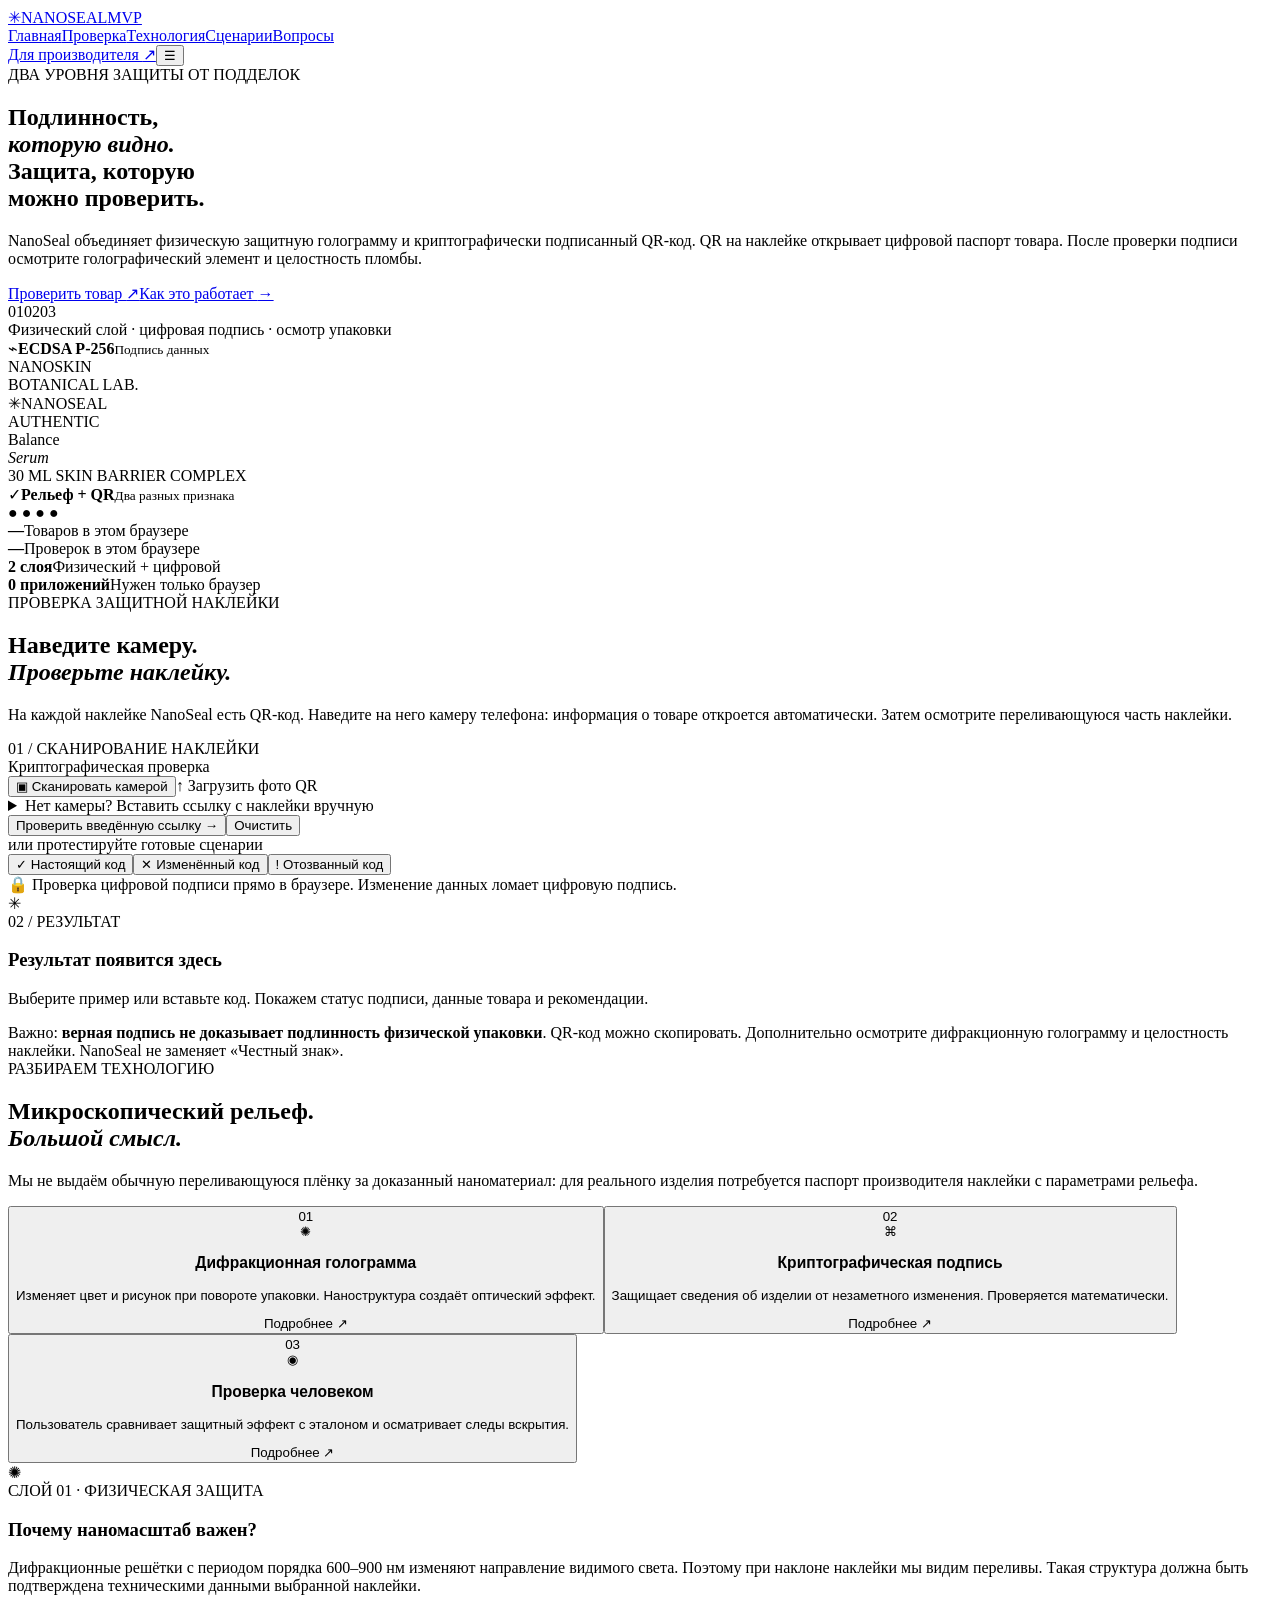
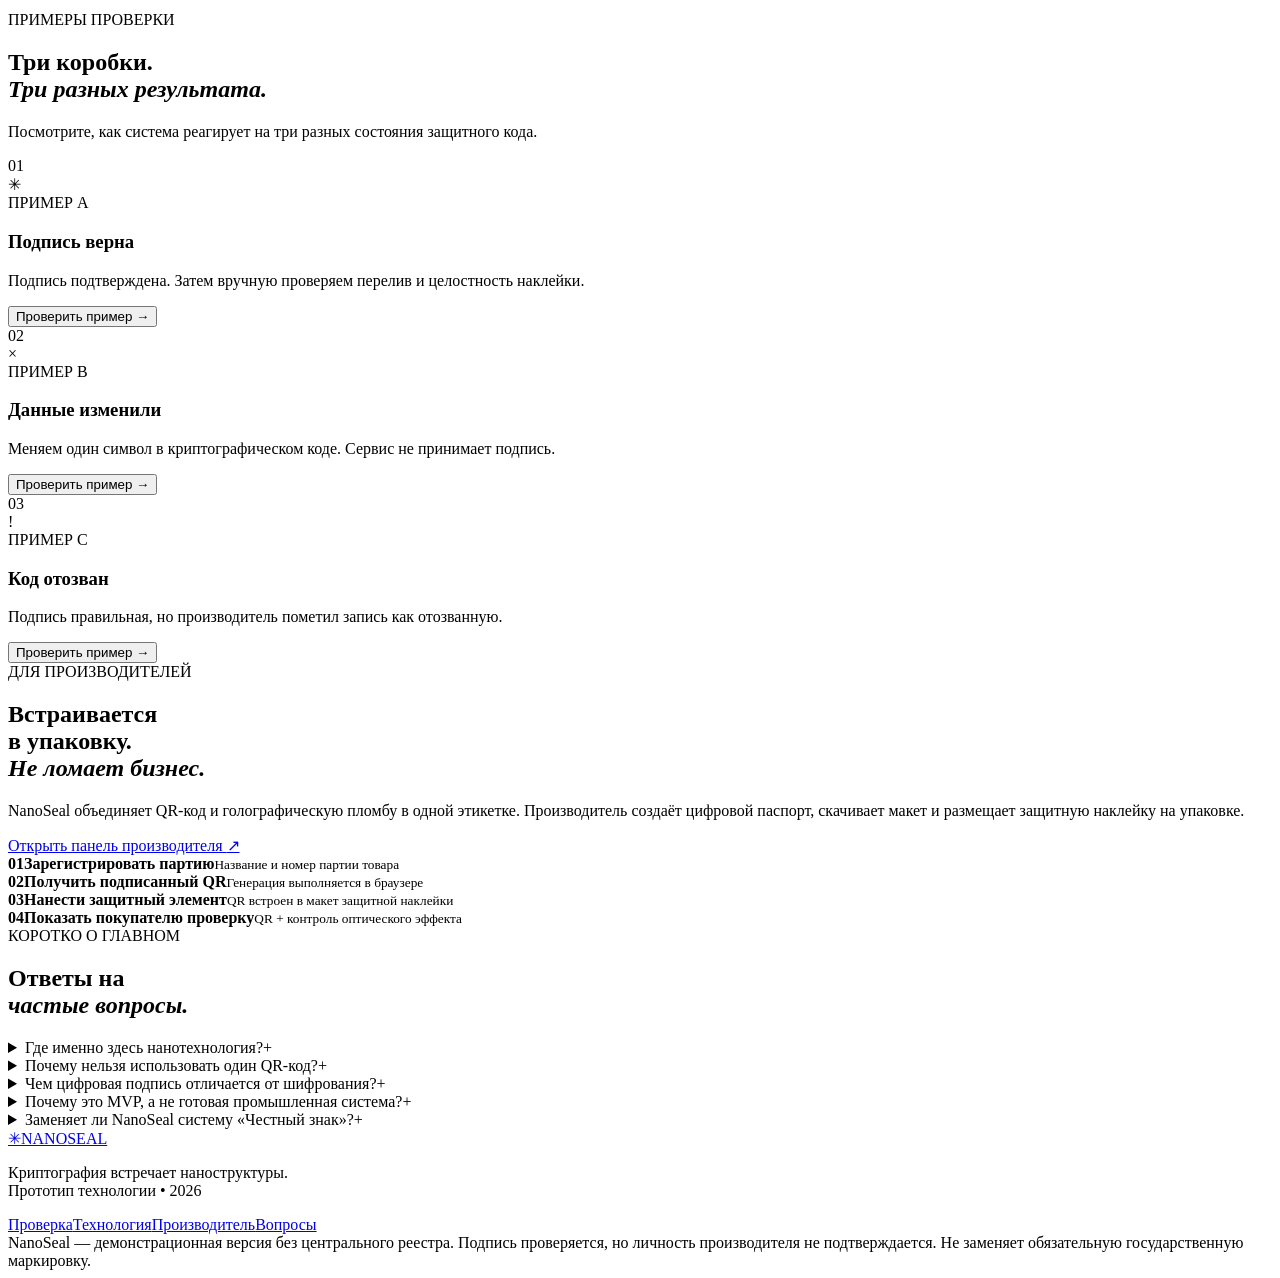
==== index.html @ 86fe14c1 "Add files via upload" ====
<!doctype html><html lang="ru"><head><meta charset="utf-8"><meta name="viewport" content="width=device-width,initial-scale=1"><title>NanoSeal — проверяй не только код</title><meta name="description" content="NanoSeal: цифровая подпись QR и визуальная проверка защитного дифракционного элемента."><link rel="stylesheet" href="assets/site.css"></head>
<body><div class="progress" id="scrollProgress"></div>
<header class="topbar"><a class="logo" href="#home" aria-label="NanoSeal, на главную"><span class="logo-mark">✳</span><span>NANO<span class="logo-thin">SEAL</span></span><span class="beta">MVP</span></a><nav class="nav" id="nav"><a href="#home">Главная</a><a href="#verify">Проверка</a><a href="#science">Технология</a><a href="#cases">Сценарии</a><a href="#faq">Вопросы</a></nav><div class="head-actions"><a class="head-link" href="admin.html">Для производителя <span>↗</span></a><button class="menu" id="menuButton" aria-label="Открыть меню">☰</button></div></header>
<main><section class="hero container" id="home"><div class="hero-copy"><span class="eyebrow"><span class="pulse"></span> ДВА УРОВНЯ ЗАЩИТЫ ОТ ПОДДЕЛОК</span><h1>Подлинность,<br><em>которую видно.</em><br>Защита, которую<br>можно проверить.</h1><p class="hero-desc">NanoSeal объединяет физическую защитную голограмму и криптографически подписанный QR-код. QR на наклейке открывает цифровой паспорт товара. После проверки подписи осмотрите голографический элемент и целостность пломбы.</p><div class="hero-cta"><a class="btn primary" href="#verify">Проверить товар <span>↗</span></a><a class="btn ghost" href="#science">Как это работает <span>→</span></a></div><div class="hero-micro"><div class="stack-avatars"><span>01</span><span>02</span><span>03</span></div><span>Физический слой · цифровая подпись · осмотр упаковки</span></div></div>
<div class="hero-art" aria-label="Демонстрация упаковки и защитной наклейки"><div class="halo"></div><div class="orbit orbit-one"></div><div class="orbit orbit-two"></div><div class="float-note note-one"><span class="float-icon">⌁</span><b>ECDSA P-256</b><small>Подпись данных</small></div><div class="package"><div class="pkg-top">NANO<span>SKIN</span></div><div class="pkg-sub">BOTANICAL LAB.</div><div class="foil">✳<span>NANOSEAL<br>AUTHENTIC</span><i></i></div><div class="pkg-name">Balance<br><i>Serum</i></div><div class="pkg-bottom">30 ML <span>SKIN BARRIER COMPLEX</span></div></div><div class="float-note note-two"><span class="float-icon mint">✓</span><b>Рельеф + QR</b><small>Два разных признака</small></div><div class="hero-dots">● ● ● ●</div></div></section>
<section class="proofline"><div class="container proof-grid"><div><strong id="statIssued">—</strong><span>Товаров в этом браузере</span></div><div><strong id="statChecks">—</strong><span>Проверок в этом браузере</span></div><div><strong>2 слоя</strong><span>Физический + цифровой</span></div><div><strong>0 приложений</strong><span>Нужен только браузер</span></div></div></section>
<section class="section container" id="verify"><div class="section-head"><div><span class="eyebrow orange">ПРОВЕРКА ЗАЩИТНОЙ НАКЛЕЙКИ</span><h2>Наведите камеру.<br><em>Проверьте наклейку.</em></h2></div><p>На каждой наклейке NanoSeal есть QR-код. Наведите на него камеру телефона: информация о товаре откроется автоматически. Затем осмотрите переливающуюся часть наклейки.</p></div><div class="verify-layout"><div class="verify-card"><div class="card-top"><div class="num">01 / СКАНИРОВАНИЕ НАКЛЕЙКИ</div><span class="dot-label"><span></span>Криптографическая проверка</span></div><div class="scan-actions"><button class="btn primary" type="button" id="scanCamera">▣ Сканировать камерой</button><label class="btn outline upload-qr" for="scanFile">↑ Загрузить фото QR</label><input type="file" id="scanFile" accept="image/*" hidden></div><div class="scan-stage" id="scanStage" hidden><video id="scanVideo" autoplay playsinline muted></video><p id="scanMessage">Наведите камеру на QR-код защитной наклейки.</p><button class="btn outline" type="button" id="stopCamera">Остановить камеру</button></div><details class="manual-entry"><summary>Нет камеры? Вставить ссылку с наклейки вручную</summary><label for="verifyInput">Ссылка NanoSeal из QR-кода</label><textarea id="verifyInput" rows="3" placeholder="Ссылка или код из QR"></textarea></details><div class="form-actions"><button class="btn primary" id="verifyButton">Проверить введённую ссылку <span>→</span></button><button class="btn outline" id="clearButton">Очистить</button></div><div class="divider-text">или протестируйте готовые сценарии</div><div class="demo-actions"><button data-case="valid" class="demo-pill">✓ Настоящий код</button><button data-case="fake" class="demo-pill">✕ Изменённый код</button><button data-case="revoked" class="demo-pill">! Отозванный код</button></div><div class="security-mini">🔒 Проверка цифровой подписи прямо в браузере. Изменение данных ломает цифровую подпись.</div></div><div class="result-card" id="resultCard" aria-live="polite"><div class="result-empty"><div class="seal-ring">✳</div><span class="result-overline">02 / РЕЗУЛЬТАТ</span><h3>Результат появится здесь</h3><p>Выберите пример или вставьте код. Покажем статус подписи, данные товара и рекомендации.</p><div class="loading-dots"><span></span><span></span><span></span></div></div></div></div><div class="fineprint">Важно: <b>верная подпись не доказывает подлинность физической упаковки</b>. QR-код можно скопировать. Дополнительно осмотрите дифракционную голограмму и целостность наклейки. NanoSeal не заменяет «Честный знак».</div></section>
<section class="section science-section" id="science"><div class="container"><div class="section-head"><div><span class="eyebrow mint-text">РАЗБИРАЕМ ТЕХНОЛОГИЮ</span><h2>Микроскопический рельеф.<br><em>Большой смысл.</em></h2></div><p>Мы не выдаём обычную переливающуюся плёнку за доказанный наноматериал: для реального изделия потребуется паспорт производителя наклейки с параметрами рельефа.</p></div><div class="tech-grid"><button class="tech-card selected" data-tech="nano"><span class="tech-index">01</span><div class="tech-glyph iridescent">✺</div><h3>Дифракционная голограмма</h3><p>Изменяет цвет и рисунок при повороте упаковки. Наноструктура создаёт оптический эффект.</p><span class="read-more">Подробнее ↗</span></button><button class="tech-card" data-tech="crypto"><span class="tech-index">02</span><div class="tech-glyph pale">⌘</div><h3>Криптографическая подпись</h3><p>Защищает сведения об изделии от незаметного изменения. Проверяется математически.</p><span class="read-more">Подробнее ↗</span></button><button class="tech-card" data-tech="human"><span class="tech-index">03</span><div class="tech-glyph peach">◉</div><h3>Проверка человеком</h3><p>Пользователь сравнивает защитный эффект с эталоном и осматривает следы вскрытия.</p><span class="read-more">Подробнее ↗</span></button></div><div class="tech-detail" id="techDetail"><div class="info-icon">✺</div><div><span>СЛОЙ 01 · ФИЗИЧЕСКАЯ ЗАЩИТА</span><h3>Почему наномасштаб важен?</h3><p>Дифракционные решётки с периодом порядка 600–900 нм изменяют направление видимого света. Поэтому при наклоне наклейки мы видим переливы. Такая структура должна быть подтверждена техническими данными выбранной наклейки.</p></div></div></div></section>
<section class="section container" id="cases"><div class="section-head"><div><span class="eyebrow orange">ПРИМЕРЫ ПРОВЕРКИ</span><h2>Три коробки.<br><em>Три разных результата.</em></h2></div><p>Посмотрите, как система реагирует на три разных состояния защитного кода.</p></div><div class="cases-grid"><article class="case-card"><div class="case-art case-ok"><span>01</span><div class="case-box">✳</div></div><div class="case-pad"><span class="case-type">ПРИМЕР A</span><h3>Подпись верна</h3><p>Подпись подтверждена. Затем вручную проверяем перелив и целостность наклейки.</p><button data-case="valid" class="inline-action">Проверить пример →</button></div></article><article class="case-card"><div class="case-art case-bad"><span>02</span><div class="case-box">×</div></div><div class="case-pad"><span class="case-type">ПРИМЕР B</span><h3>Данные изменили</h3><p>Меняем один символ в криптографическом коде. Сервис не принимает подпись.</p><button data-case="fake" class="inline-action">Проверить пример →</button></div></article><article class="case-card"><div class="case-art case-review"><span>03</span><div class="case-box">!</div></div><div class="case-pad"><span class="case-type">ПРИМЕР C</span><h3>Код отозван</h3><p>Подпись правильная, но производитель пометил запись как отозванную.</p><button data-case="revoked" class="inline-action">Проверить пример →</button></div></article></div></section>
<section class="section industry-section"><div class="container industry-grid"><div><span class="eyebrow light">ДЛЯ ПРОИЗВОДИТЕЛЕЙ</span><h2>Встраивается<br>в упаковку.<br><em>Не ломает бизнес.</em></h2><p>NanoSeal объединяет QR-код и голографическую пломбу в одной этикетке. Производитель создаёт цифровой паспорт, скачивает макет и размещает защитную наклейку на упаковке.</p><a class="btn cream" href="admin.html">Открыть панель производителя <span>↗</span></a></div><div class="industry-steps"><div><b>01</b><span><strong>Зарегистрировать партию</strong><small>Название и номер партии товара</small></span></div><div><b>02</b><span><strong>Получить подписанный QR</strong><small>Генерация выполняется в браузере</small></span></div><div><b>03</b><span><strong>Нанести защитный элемент</strong><small>QR встроен в макет защитной наклейки</small></span></div><div><b>04</b><span><strong>Показать покупателю проверку</strong><small>QR + контроль оптического эффекта</small></span></div></div></div></section>
<section class="section container" id="faq"><div class="section-head"><div><span class="eyebrow orange">КОРОТКО О ГЛАВНОМ</span><h2>Ответы на<br><em>частые вопросы.</em></h2></div></div><div class="faq-list"><details><summary>Где именно здесь нанотехнология?<span>+</span></summary><p>В поверхностной дифракционной структуре защитной наклейки: расстояния между элементами рельефа могут составлять сотни нанометров. Для работы нельзя утверждать, что любая купленная голограмма точно обладает нанорельефом: это подтверждается характеристиками поставщика.</p></details><details><summary>Почему нельзя использовать один QR-код?<span>+</span></summary><p>QR можно сфотографировать и распечатать на поддельной упаковке. Цифровая подпись доказывает, что информация в коде выпущена владельцем ключа и не менялась. Но она сама по себе не привязывает код к определённому физическому товару.</p></details><details><summary>Чем цифровая подпись отличается от шифрования?<span>+</span></summary><p>Шифрование скрывает содержание сообщения от посторонних, а цифровая подпись позволяет обнаружить изменение данных и установить, каким ключом они были подписаны. В NanoSeal важнее второе: сведения о товаре должны быть читаемыми, но их нельзя незаметно менять.</p></details><details><summary>Почему это MVP, а не готовая промышленная система?<span>+</span></summary><p>Сайт работает и создаёт криптографические подписи, но использует локальный учебный реестр и открытую демо-панель производителя. Для реальной эксплуатации нужны защищённые аккаунты, управление ключами, резервное копирование, защита от массового копирования кодов и проверка физических свойств наклеек.</p></details><details><summary>Заменяет ли NanoSeal систему «Честный знак»?<span>+</span></summary><p>Нет. NanoSeal — дополнительный коммерческий слой проверки бренда и защиты упаковки. Государственная обязательная маркировка регулируется отдельными правилами и должна выполняться независимо.</p></details></div></section>
</main><footer class="footer"><div class="container footer-wrap"><div><a class="logo" href="#home"><span class="logo-mark">✳</span><span>NANO<span class="logo-thin">SEAL</span></span></a><p>Криптография встречает наноструктуры.<br>Прототип технологии • 2026</p></div><div class="footer-links"><a href="#verify">Проверка</a><a href="#science">Технология</a><a href="admin.html">Производитель</a><a href="#faq">Вопросы</a></div><div class="footer-note">NanoSeal — демонстрационная версия без центрального реестра. Подпись проверяется, но личность производителя не подтверждается. Не заменяет обязательную государственную маркировку.</div></div></footer><div class="toast" id="toast" role="status"></div><script src="assets/qr-bundle.js"></script><script src="assets/static-core.js"></script><script src="assets/site.js" defer></script></body></html>
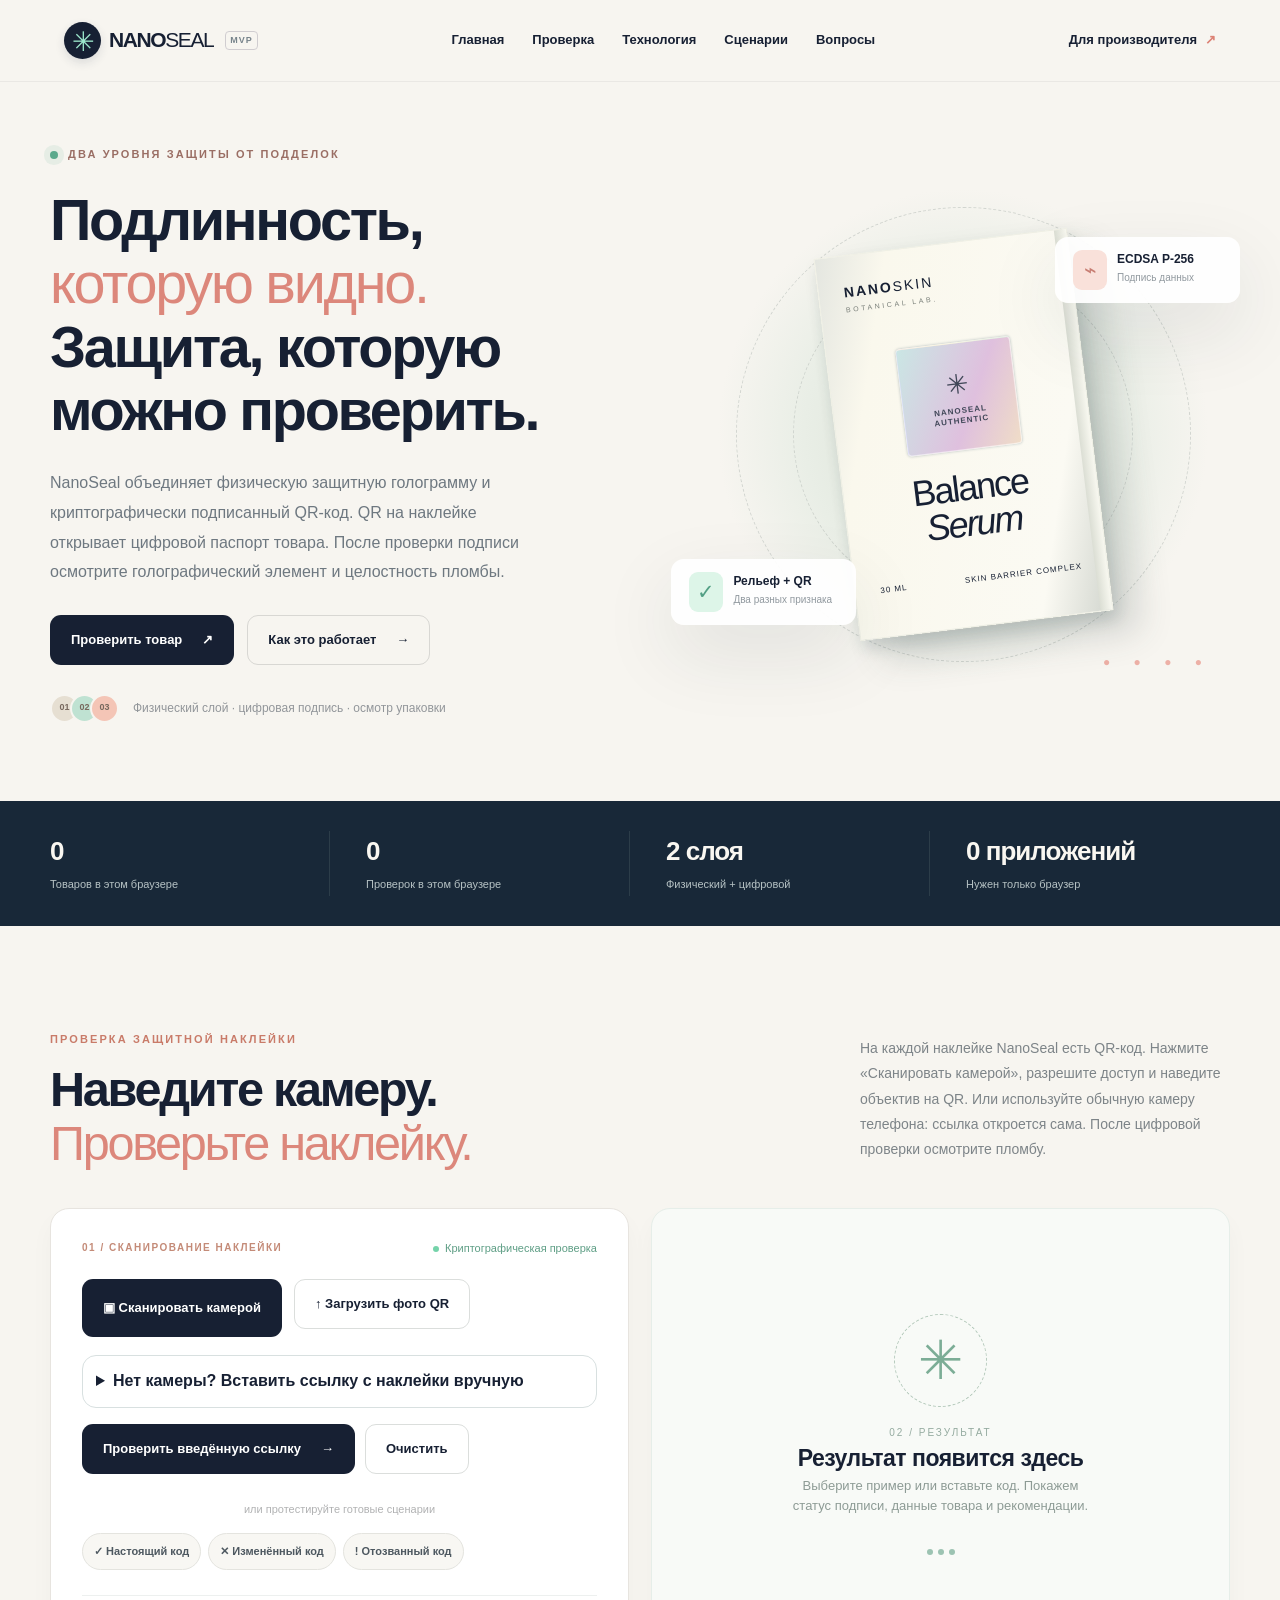
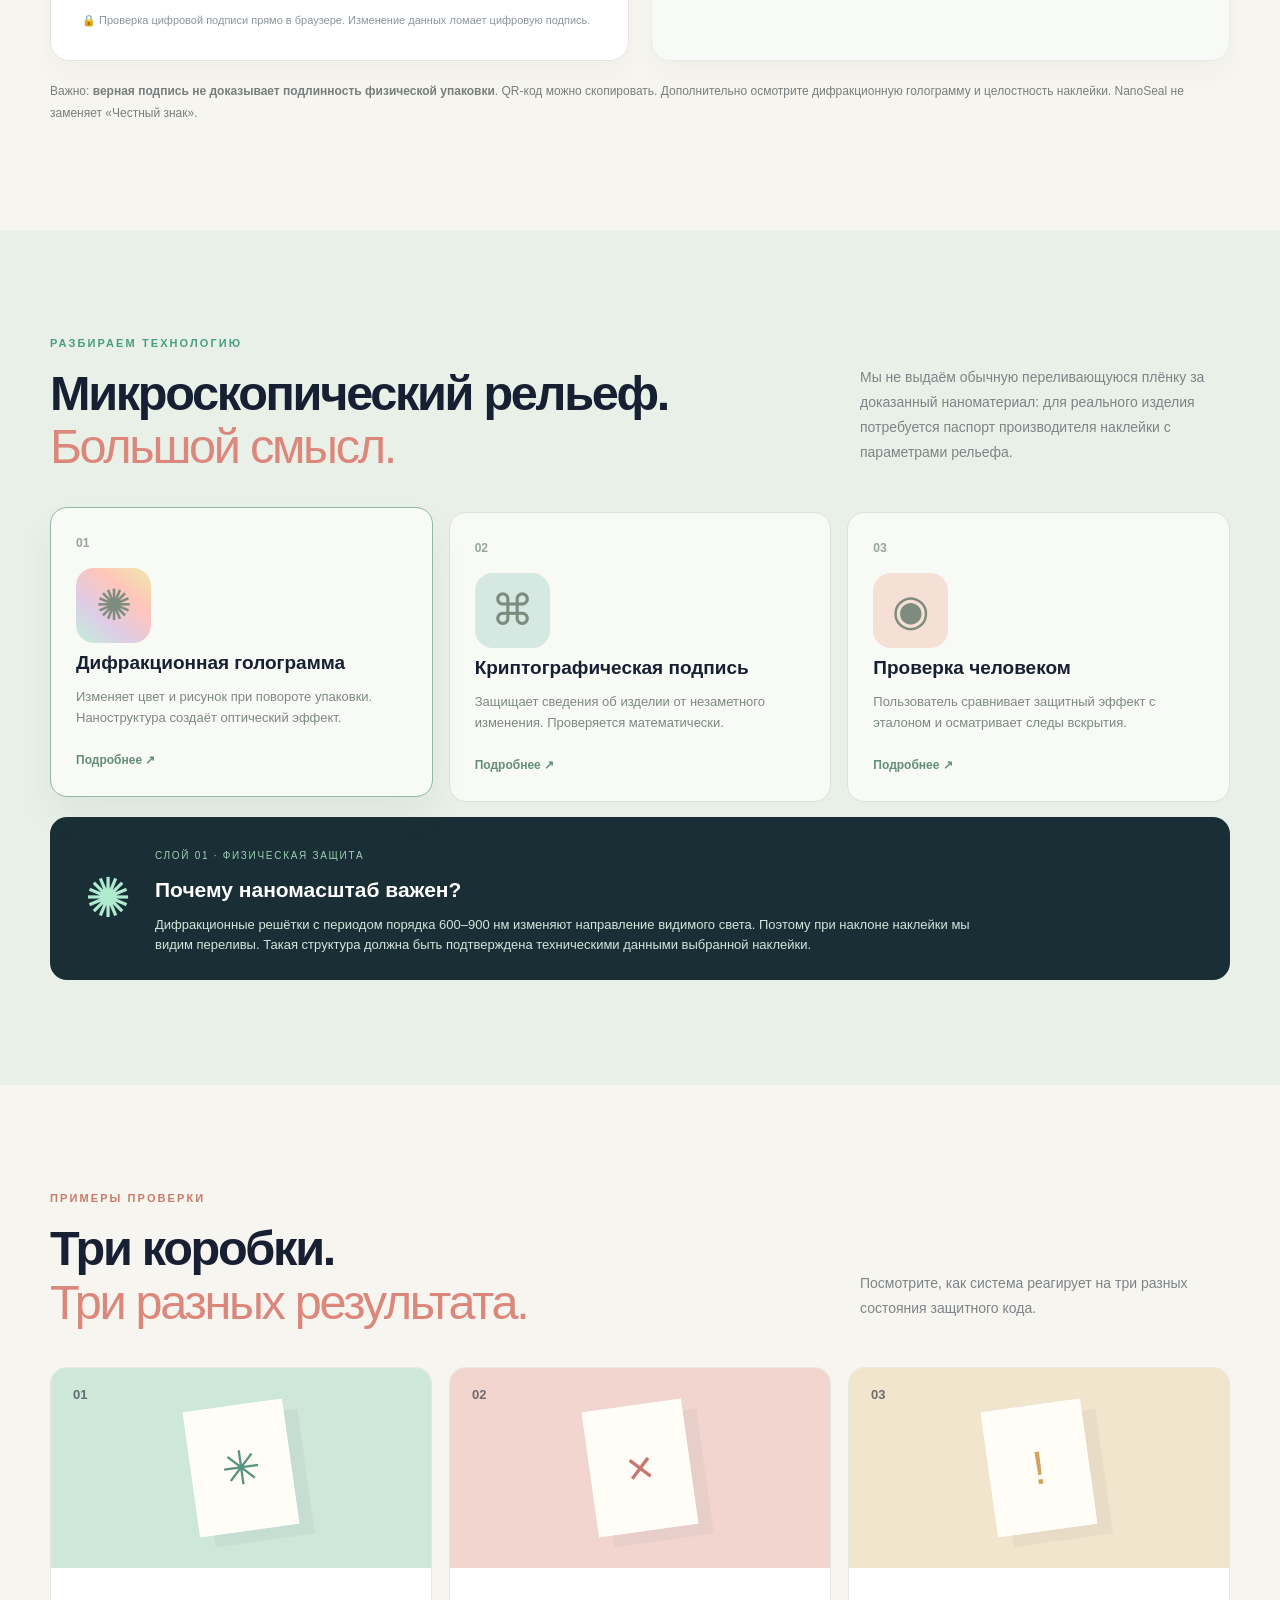
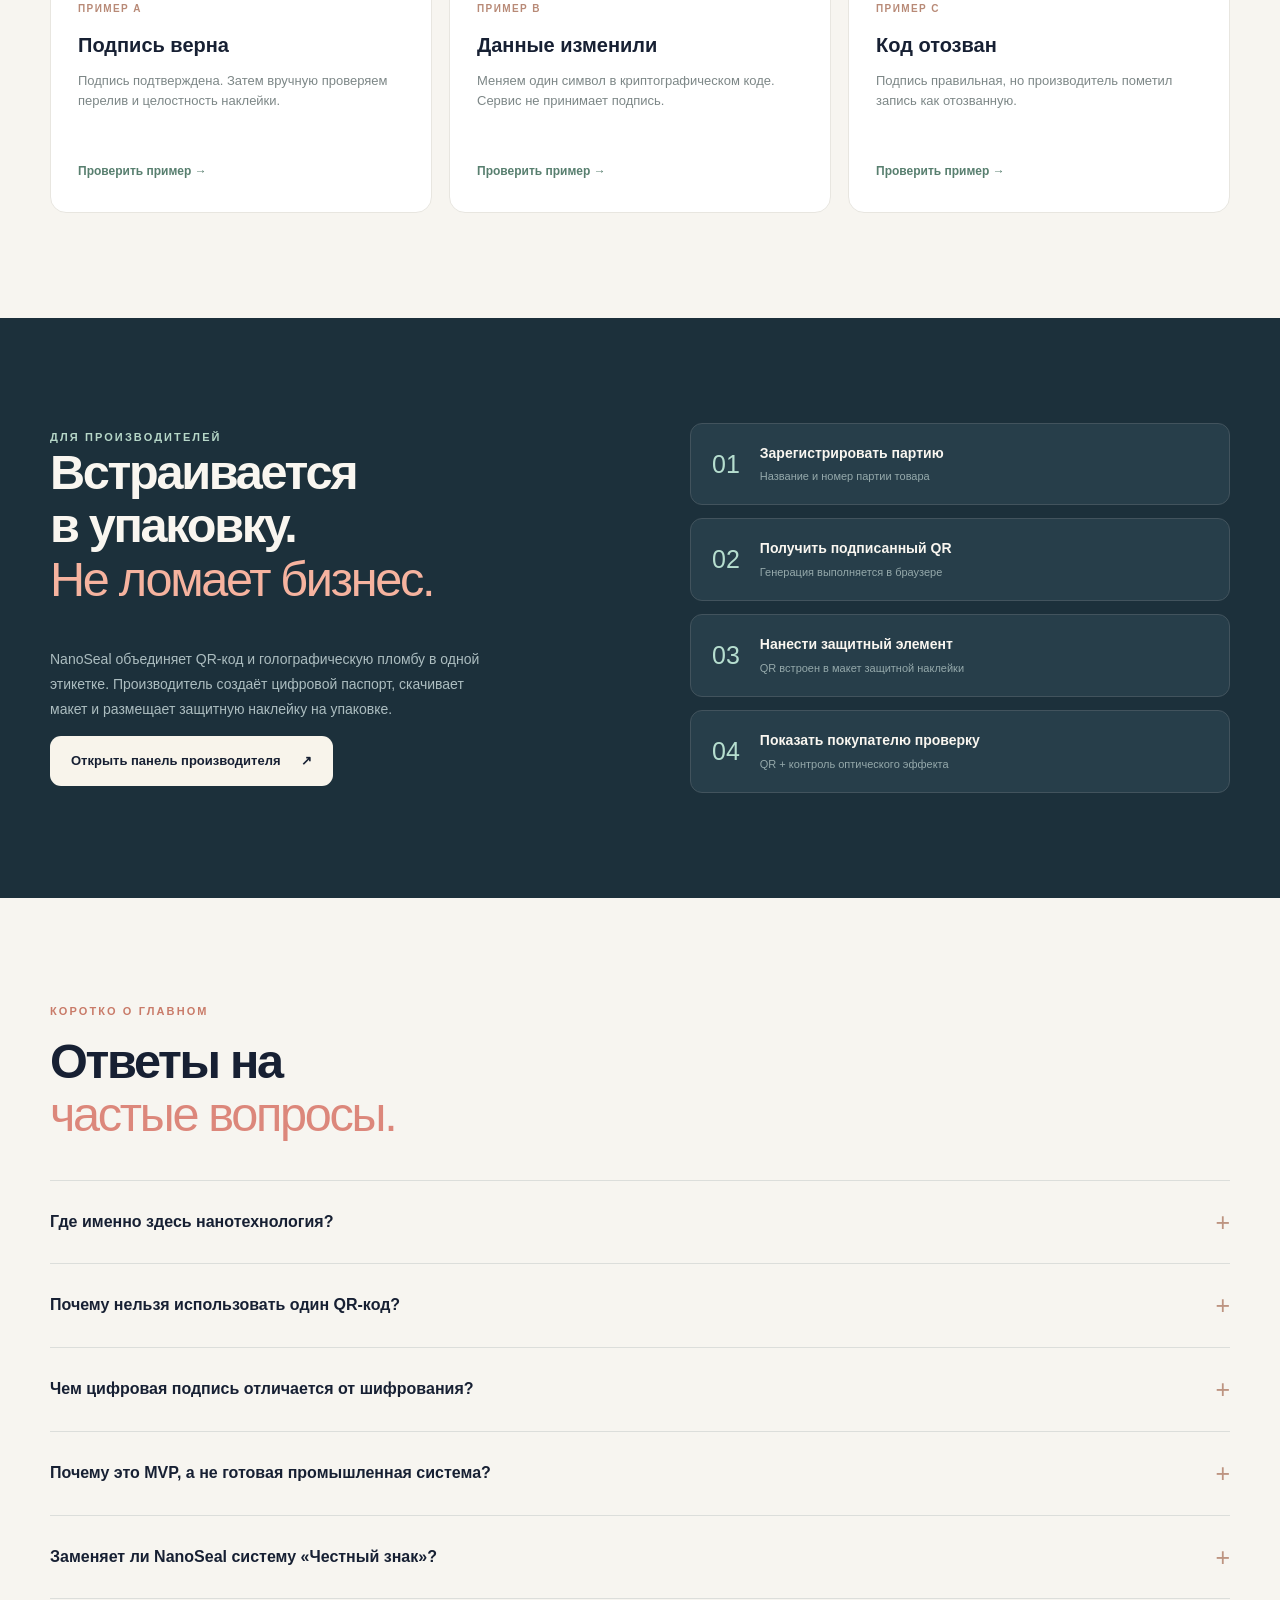
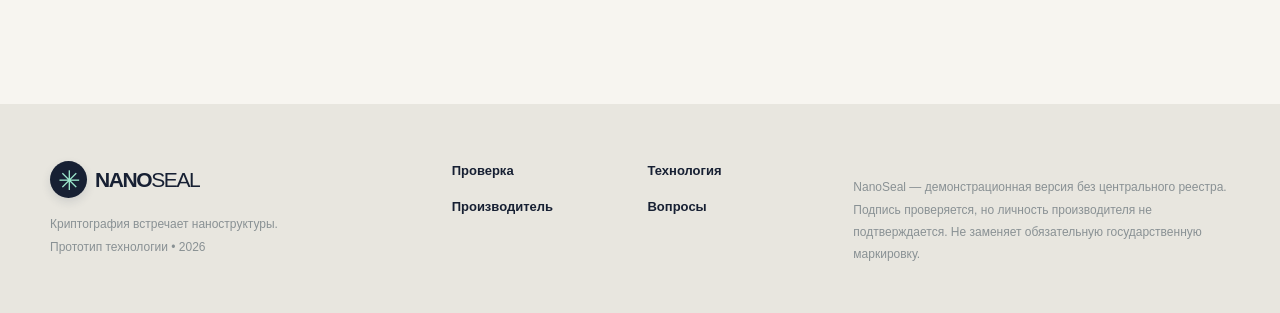
==== commit cd1544a8: "Add files via upload" ====
--- a/index.html
+++ b/index.html
@@ -4,7 +4,7 @@
 <main><section class="hero container" id="home"><div class="hero-copy"><span class="eyebrow"><span class="pulse"></span> ДВА УРОВНЯ ЗАЩИТЫ ОТ ПОДДЕЛОК</span><h1>Подлинность,<br><em>которую видно.</em><br>Защита, которую<br>можно проверить.</h1><p class="hero-desc">NanoSeal объединяет физическую защитную голограмму и криптографически подписанный QR-код. QR на наклейке открывает цифровой паспорт товара. После проверки подписи осмотрите голографический элемент и целостность пломбы.</p><div class="hero-cta"><a class="btn primary" href="#verify">Проверить товар <span>↗</span></a><a class="btn ghost" href="#science">Как это работает <span>→</span></a></div><div class="hero-micro"><div class="stack-avatars"><span>01</span><span>02</span><span>03</span></div><span>Физический слой · цифровая подпись · осмотр упаковки</span></div></div>
 <div class="hero-art" aria-label="Демонстрация упаковки и защитной наклейки"><div class="halo"></div><div class="orbit orbit-one"></div><div class="orbit orbit-two"></div><div class="float-note note-one"><span class="float-icon">⌁</span><b>ECDSA P-256</b><small>Подпись данных</small></div><div class="package"><div class="pkg-top">NANO<span>SKIN</span></div><div class="pkg-sub">BOTANICAL LAB.</div><div class="foil">✳<span>NANOSEAL<br>AUTHENTIC</span><i></i></div><div class="pkg-name">Balance<br><i>Serum</i></div><div class="pkg-bottom">30 ML <span>SKIN BARRIER COMPLEX</span></div></div><div class="float-note note-two"><span class="float-icon mint">✓</span><b>Рельеф + QR</b><small>Два разных признака</small></div><div class="hero-dots">● ● ● ●</div></div></section>
 <section class="proofline"><div class="container proof-grid"><div><strong id="statIssued">—</strong><span>Товаров в этом браузере</span></div><div><strong id="statChecks">—</strong><span>Проверок в этом браузере</span></div><div><strong>2 слоя</strong><span>Физический + цифровой</span></div><div><strong>0 приложений</strong><span>Нужен только браузер</span></div></div></section>
-<section class="section container" id="verify"><div class="section-head"><div><span class="eyebrow orange">ПРОВЕРКА ЗАЩИТНОЙ НАКЛЕЙКИ</span><h2>Наведите камеру.<br><em>Проверьте наклейку.</em></h2></div><p>На каждой наклейке NanoSeal есть QR-код. Наведите на него камеру телефона: информация о товаре откроется автоматически. Затем осмотрите переливающуюся часть наклейки.</p></div><div class="verify-layout"><div class="verify-card"><div class="card-top"><div class="num">01 / СКАНИРОВАНИЕ НАКЛЕЙКИ</div><span class="dot-label"><span></span>Криптографическая проверка</span></div><div class="scan-actions"><button class="btn primary" type="button" id="scanCamera">▣ Сканировать камерой</button><label class="btn outline upload-qr" for="scanFile">↑ Загрузить фото QR</label><input type="file" id="scanFile" accept="image/*" hidden></div><div class="scan-stage" id="scanStage" hidden><video id="scanVideo" autoplay playsinline muted></video><p id="scanMessage">Наведите камеру на QR-код защитной наклейки.</p><button class="btn outline" type="button" id="stopCamera">Остановить камеру</button></div><details class="manual-entry"><summary>Нет камеры? Вставить ссылку с наклейки вручную</summary><label for="verifyInput">Ссылка NanoSeal из QR-кода</label><textarea id="verifyInput" rows="3" placeholder="Ссылка или код из QR"></textarea></details><div class="form-actions"><button class="btn primary" id="verifyButton">Проверить введённую ссылку <span>→</span></button><button class="btn outline" id="clearButton">Очистить</button></div><div class="divider-text">или протестируйте готовые сценарии</div><div class="demo-actions"><button data-case="valid" class="demo-pill">✓ Настоящий код</button><button data-case="fake" class="demo-pill">✕ Изменённый код</button><button data-case="revoked" class="demo-pill">! Отозванный код</button></div><div class="security-mini">🔒 Проверка цифровой подписи прямо в браузере. Изменение данных ломает цифровую подпись.</div></div><div class="result-card" id="resultCard" aria-live="polite"><div class="result-empty"><div class="seal-ring">✳</div><span class="result-overline">02 / РЕЗУЛЬТАТ</span><h3>Результат появится здесь</h3><p>Выберите пример или вставьте код. Покажем статус подписи, данные товара и рекомендации.</p><div class="loading-dots"><span></span><span></span><span></span></div></div></div></div><div class="fineprint">Важно: <b>верная подпись не доказывает подлинность физической упаковки</b>. QR-код можно скопировать. Дополнительно осмотрите дифракционную голограмму и целостность наклейки. NanoSeal не заменяет «Честный знак».</div></section>
+<section class="section container" id="verify"><div class="section-head"><div><span class="eyebrow orange">ПРОВЕРКА ЗАЩИТНОЙ НАКЛЕЙКИ</span><h2>Наведите камеру.<br><em>Проверьте наклейку.</em></h2></div><p>На каждой наклейке NanoSeal есть QR-код. Нажмите «Сканировать камерой», разрешите доступ и наведите объектив на QR. Или используйте обычную камеру телефона: ссылка откроется сама. После цифровой проверки осмотрите пломбу.</p></div><div class="verify-layout"><div class="verify-card"><div class="card-top"><div class="num">01 / СКАНИРОВАНИЕ НАКЛЕЙКИ</div><span class="dot-label"><span></span>Криптографическая проверка</span></div><div class="scan-actions"><button class="btn primary" type="button" id="scanCamera">▣ Сканировать камерой</button><label class="btn outline upload-qr" for="scanFile">↑ Загрузить фото QR</label><input type="file" id="scanFile" accept="image/*" hidden></div><div class="scan-stage" id="scanStage" hidden><video id="scanVideo" autoplay playsinline muted></video><p id="scanMessage">Наведите камеру на QR-код защитной наклейки.</p><button class="btn outline" type="button" id="stopCamera">Остановить камеру</button></div><details class="manual-entry"><summary>Нет камеры? Вставить ссылку с наклейки вручную</summary><label for="verifyInput">Ссылка NanoSeal из QR-кода</label><textarea id="verifyInput" rows="3" placeholder="Ссылка или код из QR"></textarea></details><div class="form-actions"><button class="btn primary" id="verifyButton">Проверить введённую ссылку <span>→</span></button><button class="btn outline" id="clearButton">Очистить</button></div><div class="divider-text">или протестируйте готовые сценарии</div><div class="demo-actions"><button data-case="valid" class="demo-pill">✓ Настоящий код</button><button data-case="fake" class="demo-pill">✕ Изменённый код</button><button data-case="revoked" class="demo-pill">! Отозванный код</button></div><div class="security-mini">🔒 Проверка цифровой подписи прямо в браузере. Изменение данных ломает цифровую подпись.</div></div><div class="result-card" id="resultCard" aria-live="polite"><div class="result-empty"><div class="seal-ring">✳</div><span class="result-overline">02 / РЕЗУЛЬТАТ</span><h3>Результат появится здесь</h3><p>Выберите пример или вставьте код. Покажем статус подписи, данные товара и рекомендации.</p><div class="loading-dots"><span></span><span></span><span></span></div></div></div></div><div class="fineprint">Важно: <b>верная подпись не доказывает подлинность физической упаковки</b>. QR-код можно скопировать. Дополнительно осмотрите дифракционную голограмму и целостность наклейки. NanoSeal не заменяет «Честный знак».</div></section>
 <section class="section science-section" id="science"><div class="container"><div class="section-head"><div><span class="eyebrow mint-text">РАЗБИРАЕМ ТЕХНОЛОГИЮ</span><h2>Микроскопический рельеф.<br><em>Большой смысл.</em></h2></div><p>Мы не выдаём обычную переливающуюся плёнку за доказанный наноматериал: для реального изделия потребуется паспорт производителя наклейки с параметрами рельефа.</p></div><div class="tech-grid"><button class="tech-card selected" data-tech="nano"><span class="tech-index">01</span><div class="tech-glyph iridescent">✺</div><h3>Дифракционная голограмма</h3><p>Изменяет цвет и рисунок при повороте упаковки. Наноструктура создаёт оптический эффект.</p><span class="read-more">Подробнее ↗</span></button><button class="tech-card" data-tech="crypto"><span class="tech-index">02</span><div class="tech-glyph pale">⌘</div><h3>Криптографическая подпись</h3><p>Защищает сведения об изделии от незаметного изменения. Проверяется математически.</p><span class="read-more">Подробнее ↗</span></button><button class="tech-card" data-tech="human"><span class="tech-index">03</span><div class="tech-glyph peach">◉</div><h3>Проверка человеком</h3><p>Пользователь сравнивает защитный эффект с эталоном и осматривает следы вскрытия.</p><span class="read-more">Подробнее ↗</span></button></div><div class="tech-detail" id="techDetail"><div class="info-icon">✺</div><div><span>СЛОЙ 01 · ФИЗИЧЕСКАЯ ЗАЩИТА</span><h3>Почему наномасштаб важен?</h3><p>Дифракционные решётки с периодом порядка 600–900 нм изменяют направление видимого света. Поэтому при наклоне наклейки мы видим переливы. Такая структура должна быть подтверждена техническими данными выбранной наклейки.</p></div></div></div></section>
 <section class="section container" id="cases"><div class="section-head"><div><span class="eyebrow orange">ПРИМЕРЫ ПРОВЕРКИ</span><h2>Три коробки.<br><em>Три разных результата.</em></h2></div><p>Посмотрите, как система реагирует на три разных состояния защитного кода.</p></div><div class="cases-grid"><article class="case-card"><div class="case-art case-ok"><span>01</span><div class="case-box">✳</div></div><div class="case-pad"><span class="case-type">ПРИМЕР A</span><h3>Подпись верна</h3><p>Подпись подтверждена. Затем вручную проверяем перелив и целостность наклейки.</p><button data-case="valid" class="inline-action">Проверить пример →</button></div></article><article class="case-card"><div class="case-art case-bad"><span>02</span><div class="case-box">×</div></div><div class="case-pad"><span class="case-type">ПРИМЕР B</span><h3>Данные изменили</h3><p>Меняем один символ в криптографическом коде. Сервис не принимает подпись.</p><button data-case="fake" class="inline-action">Проверить пример →</button></div></article><article class="case-card"><div class="case-art case-review"><span>03</span><div class="case-box">!</div></div><div class="case-pad"><span class="case-type">ПРИМЕР C</span><h3>Код отозван</h3><p>Подпись правильная, но производитель пометил запись как отозванную.</p><button data-case="revoked" class="inline-action">Проверить пример →</button></div></article></div></section>
 <section class="section industry-section"><div class="container industry-grid"><div><span class="eyebrow light">ДЛЯ ПРОИЗВОДИТЕЛЕЙ</span><h2>Встраивается<br>в упаковку.<br><em>Не ломает бизнес.</em></h2><p>NanoSeal объединяет QR-код и голографическую пломбу в одной этикетке. Производитель создаёт цифровой паспорт, скачивает макет и размещает защитную наклейку на упаковке.</p><a class="btn cream" href="admin.html">Открыть панель производителя <span>↗</span></a></div><div class="industry-steps"><div><b>01</b><span><strong>Зарегистрировать партию</strong><small>Название и номер партии товара</small></span></div><div><b>02</b><span><strong>Получить подписанный QR</strong><small>Генерация выполняется в браузере</small></span></div><div><b>03</b><span><strong>Нанести защитный элемент</strong><small>QR встроен в макет защитной наклейки</small></span></div><div><b>04</b><span><strong>Показать покупателю проверку</strong><small>QR + контроль оптического эффекта</small></span></div></div></div></section>
--- a/assets/site.css
+++ b/assets/site.css
@@ -0,0 +1,18 @@
+:root{--ink:#172033;--navy:#182638;--navy2:#23364a;--paper:#f7f5f0;--white:#fffdfa;--peach:#f3a28a;--rose:#ec8479;--mint:#9ce7cc;--gold:#d6af74;--muted:#737b83;--line:#e9e6e0;--shadow:0 28px 75px rgba(32,45,54,.1)}*{box-sizing:border-box}html{scroll-behavior:smooth}body{margin:0;background:var(--paper);color:var(--ink);font:16px/1.55 'Segoe UI',Arial,sans-serif;overflow-x:hidden}a{color:inherit;text-decoration:none}button,input,textarea{font:inherit}button{cursor:pointer}button:disabled{cursor:wait;opacity:.65}::selection{background:var(--mint);color:var(--ink)}.container{width:min(1180px,calc(100% - 64px));margin:auto}.progress{height:3px;background:linear-gradient(90deg,#d38e7e,#a7e8ce);position:fixed;top:0;left:0;z-index:30;width:0}.topbar{height:82px;display:flex;align-items:center;justify-content:space-between;padding:0 clamp(24px,5vw,90px);background:rgba(247,245,240,.92);backdrop-filter:blur(16px);position:sticky;top:0;z-index:25;border-bottom:1px solid rgba(20,30,40,.06)}.logo{display:inline-flex;align-items:center;gap:8px;font-weight:850;font-size:21px;letter-spacing:-1.4px;white-space:nowrap}.logo-mark{width:37px;height:37px;border-radius:50%;background:var(--ink);color:var(--mint);display:inline-grid;place-items:center;font-size:27px;font-weight:400;box-shadow:0 4px 10px #28384c22}.logo-thin{font-weight:300}.beta{font-size:9px;letter-spacing:1px;border:1px solid #d0cdd0;border-radius:4px;padding:2px 4px;margin-left:4px;color:#77848b}.nav{display:flex;gap:28px}.nav a,.head-link{font-size:13px;font-weight:700;transition:color .2s}.nav a:hover,.head-link:hover{color:#dc7c73}.head-link{display:flex;gap:8px;align-items:center}.head-link span{color:#dc8274}.menu{display:none;border:0;background:none;font-size:24px}.hero{min-height:690px;display:grid;grid-template-columns:1.08fr .92fr;gap:20px;align-items:center;padding:64px 0 78px}.hero-copy{position:relative;z-index:1}.eyebrow{font-weight:800;font-size:11px;letter-spacing:2.1px;color:#9a6e64;display:flex;align-items:center;gap:10px}.pulse{display:inline-block;width:8px;height:8px;border-radius:50%;background:#5ba98c;box-shadow:0 0 0 6px rgba(91,169,140,.11)}h1,h2,h3,p{margin-top:0}h1,h2{line-height:1.1;letter-spacing:-2.3px}h1{font-size:clamp(42px,4.5vw,66px);margin:26px 0}h2{font-size:clamp(34px,3.8vw,54px)}h1 em,h2 em{font-style:normal;font-weight:350;color:#dc877b}.hero-desc{max-width:500px;color:#6e7880;font-size:16px;line-height:1.85}.hero-cta{display:flex;gap:13px;flex-wrap:wrap;margin:28px 0}.btn{border-radius:11px;border:1px solid transparent;display:inline-flex;gap:20px;align-items:center;justify-content:space-between;padding:14px 20px;font-size:13px;font-weight:800;transition:transform .2s,box-shadow .2s,background .2s;min-height:49px}.btn:hover{transform:translateY(-2px);box-shadow:0 8px 20px #24324815}.primary{background:var(--ink);color:#fff}.primary:hover{background:#334257}.ghost{color:var(--ink);background:transparent;border-color:#d8d7d3}.outline{background:white;border-color:#dbdedc;color:var(--ink)}.cream{background:#f8f4eb;color:var(--ink)}.hero-micro{font-size:12px;color:#92969a;display:flex;gap:14px;align-items:center;margin-top:29px}.stack-avatars{display:flex;padding-left:9px}.stack-avatars span{font-size:9px;border-radius:50%;display:grid;place-items:center;width:29px;height:29px;margin-left:-9px;border:2px solid var(--paper);background:#e6dfd2;color:#77685d;font-weight:700}.stack-avatars span:nth-child(2){background:#bfe2d2}.stack-avatars span:nth-child(3){background:#f4c5b6}.hero-art{height:565px;position:relative;display:grid;place-items:center}.halo{position:absolute;width:510px;height:510px;max-width:99%;border-radius:50%;background:radial-gradient(circle,#d7dfd3 0%,#e9eee6 44%,rgba(247,245,240,0) 68%)}.orbit{position:absolute;border:1px dashed #b9bfba;border-radius:50%;width:455px;height:455px;animation:spin 48s linear infinite;opacity:.58}.orbit-two{width:340px;height:340px;animation-direction:reverse}@keyframes spin{to{transform:rotate(360deg)}}.package{position:relative;height:385px;width:255px;background:linear-gradient(105deg,#e4e6e0 0,#faf8ed 20%,#fbfaf3 80%,#d1d5ce 100%);box-shadow:24px 23px 35px #3446452f,3px 9px 15px #1f393e25;transform:rotate(-7deg);border:1px solid #f0f0e5;z-index:2;padding:26px 25px;animation:float 5s ease-in-out infinite}.package:after{content:"";position:absolute;top:0;right:0;width:12px;height:100%;background:linear-gradient(90deg,#dbded4,#f8f8f0)}@keyframes float{50%{transform:translateY(-9px) rotate(-7deg)}}.pkg-top{font-size:14px;font-weight:900;letter-spacing:2px}.pkg-top span{font-weight:300}.pkg-sub{font-size:7px;letter-spacing:2.6px;margin-top:1px;color:#777d77}.foil{height:108px;width:115px;border:1px solid #ffffff89;border-radius:4px;background:linear-gradient(115deg,#cae6e4,#dfc0de,#f8ebbc,#a5dace,#c0bcf3,#ffeac9);background-size:300% 300%;animation:foil 5s ease-in-out infinite;margin:39px auto 20px;display:flex;flex-direction:column;align-items:center;justify-content:center;gap:0;box-shadow:0 0 3px #aeb8b8;position:relative;overflow:hidden;color:#404758}.foil:after,.label-foil:after{content:"";position:absolute;inset:-30%;background:linear-gradient(120deg,transparent 25%,#ffffff9c 48%,transparent 68%);transform:translateX(-100%);animation:shine 4s ease-in-out infinite}.foil>span{font-size:8px;text-align:center;line-height:1.35;font-weight:900;letter-spacing:1px}.foil{font-size:27px}@keyframes foil{50%{background-position:100% 60%}}@keyframes shine{65%,100%{transform:translateX(100%)}}.pkg-name{text-align:center;font-size:36px;line-height:1;letter-spacing:-2px;font-weight:500}.pkg-name i{font-style:italic;font-weight:300}.pkg-bottom{display:flex;justify-content:space-between;margin-top:32px;font-size:8px;letter-spacing:1px}.float-note{position:absolute;z-index:3;background:#ffffffed;padding:13px 18px;border-radius:13px;box-shadow:var(--shadow);display:grid;grid-template-columns:34px auto;grid-template-rows:20px 20px;column-gap:10px;min-width:185px;animation:float-note 6s ease-in-out infinite}.float-note b{font-size:12px;grid-column:2}.float-note small{font-size:10px;color:#91999f;grid-column:2}.float-icon{background:#f9e1da;color:#c77d72;grid-row:1/3;display:grid;place-items:center;border-radius:9px;font-size:21px}.float-icon.mint{background:#ddf5e8;color:#529f84}.note-one{top:85px;right:-10px}.note-two{bottom:92px;left:-25px;animation-delay:2s}@keyframes float-note{50%{transform:translateY(-7px)}}.hero-dots{position:absolute;right:18px;bottom:45px;letter-spacing:10px;color:#edb0a6;font-size:12px}.proofline{background:#182838;color:#f9f7f1;padding:30px 0}.proof-grid{display:grid;grid-template-columns:repeat(4,1fr);gap:20px}.proof-grid>div{border-right:1px solid #4b5a626b;padding-left:16px}.proof-grid>div:first-child{padding-left:0}.proof-grid>div:last-child{border:0}.proof-grid strong{display:block;font-size:26px;letter-spacing:-1px}.proof-grid span{font-size:11px;color:#b6c2c4}.section{padding:105px 0}.section-head{display:flex;justify-content:space-between;align-items:end;gap:40px;margin-bottom:38px}.section-head h2{margin:15px 0 0}.section-head>p{max-width:370px;color:#7d8488;font-size:14px;line-height:1.8;margin-bottom:8px}.orange{color:#c97b69}.mint-text{color:#479e82}.verify-layout{display:grid;grid-template-columns:1fr 1fr;gap:22px}.verify-card,.result-card{padding:31px;background:white;border:1px solid #e7e4df;border-radius:19px;min-height:440px;box-shadow:0 12px 24px #2f353f08}.card-top{display:flex;justify-content:space-between;gap:10px;margin-bottom:22px}.num{font-size:10px;letter-spacing:1.5px;font-weight:900;color:#c48b78}.dot-label{font-size:11px;color:#5e9e85}.dot-label span{display:inline-block;width:6px;height:6px;background:#75d3aa;border-radius:100%;margin-right:6px}.verify-card label,.dashboard-card label{font-size:13px;font-weight:750;display:block;margin-bottom:8px}.verify-card textarea,.dashboard-card input{width:100%;padding:15px;background:#fcfcfa;border:1px solid #e3e3e0;border-radius:10px;resize:vertical;color:var(--ink);outline:none;transition:border-color .15s,box-shadow .15s}.verify-card textarea:focus,.dashboard-card input:focus{border-color:#99c7b5;box-shadow:0 0 0 3px #c6eedc88}.form-actions{display:flex;gap:10px;margin-top:15px;flex-wrap:wrap}.divider-text{text-align:center;color:#b1b2b3;font-size:11px;margin:27px 0 15px;position:relative}.demo-actions{display:flex;gap:7px;flex-wrap:wrap}.demo-pill{border-radius:25px;background:#f8f7f3;border:1px solid #e4e4df;color:#4d5860;padding:9px 11px;font-size:11px;font-weight:700;transition:.2s}.demo-pill:hover{background:#dff3e9;transform:translateY(-2px)}.security-mini{font-size:11px;color:#8b9599;margin-top:25px;border-top:1px solid #edf0ef;padding-top:16px}.result-card{background:#f8faf7;border-color:#e6eee9;position:relative;overflow:hidden}.result-empty{height:100%;display:flex;flex-direction:column;align-items:center;justify-content:center;text-align:center;padding:25px}.seal-ring{width:93px;height:93px;border:1.5px dashed #b4c9bb;border-radius:50%;display:grid;place-items:center;font-size:54px;color:#7cad96;animation:spin 25s linear infinite;margin-bottom:18px}.result-overline{font-size:10px;letter-spacing:2px;color:#95aba0}.result-empty h3{font-size:23px;margin:12px 0}.result-empty p{max-width:315px;color:#8d9b95;font-size:13px}.loading-dots{display:flex;gap:5px;margin-top:20px}.loading-dots span{width:6px;height:6px;background:#9cc3b2;border-radius:50%}.result-title{display:flex;align-items:center;gap:13px;margin:14px 0}.status-icon{font-size:27px;width:53px;height:53px;border-radius:50%;display:grid;place-items:center}.signed .status-icon{color:#327a5c;background:#d7f3e1}.invalid .status-icon{color:#b84a50;background:#fae0df}.revoked .status-icon,.unknown .status-icon{color:#9b7b3b;background:#fff0c9}.result-card h3{font-size:23px;letter-spacing:-.5px;margin:0}.result-card .result-message{font-size:13px;color:#78867f}.result-rows{border-top:1px solid #e5e9e3;margin-top:18px}.result-row{display:flex;justify-content:space-between;gap:12px;padding:12px 0;border-bottom:1px solid #e5e9e3;font-size:13px}.result-row span{color:#8c9790}.result-row b{text-align:right;font-size:12px}.result-caveat{margin-top:17px;padding:15px;background:white;border-left:3px solid var(--peach);font-size:12px;color:#68746f}.physical-check{margin-top:14px;display:flex;align-items:start;gap:10px;font-size:13px}.physical-check input{accent-color:#61b28e;margin-top:4px}.fineprint{margin-top:20px;font-size:12px;color:#777e7e;line-height:1.8}.science-section{background:#e9f0e8}.tech-grid{display:grid;grid-template-columns:repeat(3,1fr);gap:16px}.tech-card{text-align:left;border:1px solid #dbe3d8;background:#f8faf5;padding:26px 25px;border-radius:17px;transition:transform .3s,box-shadow .3s,border-color .3s;color:var(--ink);display:flex;flex-direction:column;min-height:290px}.tech-card:hover,.tech-card.selected{transform:translateY(-5px);box-shadow:0 20px 35px #44624f12;border-color:#8eb9a2}.tech-index{color:#97a49c;font-size:12px;font-weight:700}.tech-glyph{font-size:43px;margin:16px 0 8px;width:75px;height:75px;border-radius:18px;display:grid;place-items:center;color:#7e8c80}.tech-glyph.iridescent{background:linear-gradient(40deg,#c1f0da,#decce6,#ffc5ba,#ede9ad)}.tech-glyph.pale{background:#d5e8e1}.tech-glyph.peach{background:#f6dfd5}.tech-card h3{font-size:19px;line-height:1.3;margin-bottom:10px}.tech-card p{font-size:13px;color:#7b8980;line-height:1.65;margin:0}.read-more{margin-top:auto;padding-top:18px;font-weight:700;font-size:12px;color:#638e77}.tech-detail{display:flex;gap:24px;align-items:center;background:#192f35;color:white;border-radius:17px;padding:25px 35px;margin-top:15px}.info-icon{font-size:55px;color:#b0ebd0}.tech-detail span{font-size:10px;color:#9eceb4;letter-spacing:1.7px}.tech-detail h3{font-size:21px;margin:8px 0}.tech-detail p{color:#d5e5dc;font-size:13px;max-width:820px;margin:0}.cases-grid{display:grid;grid-template-columns:repeat(3,1fr);gap:17px}.case-card{background:white;border-radius:16px;overflow:hidden;border:1px solid #e8e6e0;transition:transform .2s}.case-card:hover{transform:translateY(-4px)}.case-art{height:200px;display:grid;place-items:center;position:relative}.case-art>span{position:absolute;top:17px;left:22px;font-weight:800;font-size:13px;opacity:.6}.case-ok{background:#cde7d9}.case-bad{background:#f2d5cf}.case-review{background:#f2e5cd}.case-box{width:100px;height:126px;background:#fffdf6;box-shadow:14px 12px 1px #8b938b19;display:grid;place-items:center;font-size:47px;transform:rotate(-8deg);color:#5a9280;border:1px solid #ffffff}.case-bad .case-box{color:#c77770}.case-review .case-box{color:#d4a15e}.case-pad{padding:27px}.case-type{font-size:10px;color:#b88a77;font-weight:800;letter-spacing:1.4px}.case-pad h3{font-size:20px;margin:10px 0}.case-pad p{font-size:13px;color:#7d8787;min-height:74px}.inline-action{border:0;background:none;padding:4px 0;text-align:left;color:#587f6f;font-weight:800;font-size:12px}.inline-action:hover{text-decoration:underline}.industry-section{background:#1c303b;color:#f9f6f0}.industry-grid{display:grid;grid-template-columns:1fr 1fr;gap:100px;align-items:center}.light{color:#b6d7c8}.industry-section h2 em{color:#f6b39f}.industry-section p{color:#acbdc0;line-height:1.8;font-size:14px;max-width:455px}.industry-steps{display:grid;gap:13px}.industry-steps>div{background:#273e4a;border:1px solid #42535d;border-radius:12px;padding:19px 21px;display:flex;gap:20px;align-items:center}.industry-steps b{font-size:25px;color:#b6decf;font-weight:400}.industry-steps span{display:grid;gap:4px}.industry-steps strong{font-size:14px}.industry-steps small{font-size:11px;color:#95a9ab}.faq-list{border-top:1px solid #dcdedb}.faq-list details{border-bottom:1px solid #dcdedb;padding:22px 0}.faq-list summary{list-style:none;display:flex;align-items:center;justify-content:space-between;cursor:pointer;font-weight:800;font-size:16px}.faq-list summary::-webkit-details-marker{display:none}.faq-list summary span{font-size:25px;font-weight:300;color:#bd9481}.faq-list details[open] summary span{transform:rotate(45deg)}.faq-list p{color:#778183;font-size:14px;line-height:1.85;max-width:930px;margin:14px 0 0}.footer{background:#e8e6df;padding:57px 0 43px}.footer-wrap{display:grid;grid-template-columns:1fr 1fr 1fr;gap:25px}.footer p,.footer-note{font-size:12px;color:#899194;margin-top:15px;line-height:1.85}.footer-links{display:grid;grid-template-columns:1fr 1fr;gap:15px;font-size:13px;font-weight:750;align-content:start}.footer-links a:hover{color:#d78e78}.toast{position:fixed;bottom:25px;right:25px;z-index:60;background:#1e3440;color:white;padding:15px 22px;border-radius:11px;box-shadow:0 14px 40px #162a3540;font-size:13px;max-width:340px;opacity:0;transform:translateY(15px);pointer-events:none;transition:.25s}.toast.visible{opacity:1;transform:translateY(0)}
+/* admin */ .admin-main{padding-top:67px;padding-bottom:100px}.admin-hero{display:grid;grid-template-columns:1.5fr .6fr;align-items:center;gap:60px}.admin-hero h1{font-size:clamp(39px,5vw,59px)}.admin-hero p{color:#81898e;max-width:600px}.admin-warning{padding:23px;background:#f8e8df;border-radius:15px;border:1px solid #eed1c3}.admin-warning p{font-size:12px;color:#9e7569;margin:8px 0 0}.metrics{display:grid;grid-template-columns:repeat(3,1fr);gap:17px;margin:34px 0}.metrics>div{background:#fff;border:1px solid #e9e6df;border-radius:15px;padding:22px;display:grid}.metrics span{font-size:12px;color:#7f8688}.metrics strong{font-size:36px;letter-spacing:-1px}.admin-grid{display:grid;grid-template-columns:1fr 1fr;gap:20px}.dashboard-card{background:#fff;border:1px solid #e9e6df;border-radius:17px;padding:30px;box-shadow:0 9px 25px #17203308}.dashboard-card h2{font-size:28px;letter-spacing:-.7px;margin:10px 0 12px}.dashboard-card>p{font-size:13px;color:#80898a;line-height:1.8}.dashboard-card input{margin-bottom:19px}.dashboard-card form .btn{margin-top:4px}.helper{font-size:11px!important;color:#a4a7a4!important;margin-top:20px;line-height:1.7}.preview-empty{height:213px;border:2px dashed #ebece8;border-radius:11px;display:grid;place-items:center;font-size:70px;color:#c9d6cc}.label-demo{width:238px;margin:6px auto 16px;border:1px solid #dedad4;padding:13px;background:linear-gradient(120deg,#fffefa,#f3f5ed);box-shadow:10px 10px 20px #24323e10;display:grid;justify-items:center}.label-top{width:100%;display:flex;justify-content:space-between;gap:8px;align-items:center}.label-top span{font-size:11px;font-weight:900}.label-top small{font-size:5px;letter-spacing:.3px}.label-middle{display:flex;gap:12px;align-items:center;margin:10px 0}.label-foil{width:42px;height:86px;background:linear-gradient(135deg,#bedfda,#e7b6d3,#f8df9c,#bae2e0);display:grid;place-items:center;font-size:29px;position:relative;overflow:hidden}.label-demo>strong{font-size:12px;margin:6px 0}.label-demo>span,.label-demo>small{font-size:10px;color:#6c767c}.label-actions{display:flex;justify-content:center;gap:8px;flex-wrap:wrap;margin:12px 0 19px}.label-actions .btn{font-size:11px;padding:10px}.registry{margin-top:22px}.registry-head{display:flex;justify-content:space-between;align-items:center}.table-scroll{overflow-x:auto}table{border-collapse:collapse;width:100%;font-size:12px}th{text-align:left;color:#8f9999;font-size:11px;border-bottom:1px solid #e5e7e6;padding:13px 8px}td{border-bottom:1px solid #ecedeb;padding:14px 8px}td strong{display:block}td small{color:#9a9e9e}.tag{display:inline-block;background:#dcf2e2;color:#3f8664;padding:5px 9px;border-radius:14px;font-size:10px;font-weight:750}.tag.revoke{background:#fae2df;color:#b3605b}.tbl-btn{border:1px solid #dfe4df;background:#fbfbf9;border-radius:7px;padding:7px 9px;margin-right:4px;font-size:11px;font-weight:700}.tbl-btn:hover{background:#eaf4ed}.admin-bottom{display:grid;grid-template-columns:1fr 1fr;gap:35px;margin-top:45px}.admin-bottom p{font-size:13px;color:#788487;line-height:1.9}.admin-bottom h3{font-size:20px}
+@media(max-width:960px){.nav{gap:13px}.hero{grid-template-columns:1fr 1fr}.hero-art{height:500px}.float-note{transform:scale(.8)}.note-one{right:0}.note-two{left:0}.package{transform:rotate(-7deg) scale(.87)}.industry-grid{gap:40px}.section{padding:80px 0}}
+@media(max-width:720px){.container{width:calc(100% - 36px)}.topbar{height:69px;padding:0 18px}.menu{display:block}.nav{display:none;position:absolute;top:69px;left:0;right:0;background:#f8f6f0;flex-direction:column;padding:24px;box-shadow:0 12px 24px #273a4318}.nav.open{display:flex}.head-link{font-size:11px}.hero{grid-template-columns:1fr;padding:48px 0 70px}.hero-art{height:455px;margin-top:-15px}.halo{width:390px;height:390px}.orbit{width:365px;height:365px}.orbit-two{width:270px;height:270px}.package{height:330px;width:218px;padding:23px}.foil{margin:23px auto 12px}.pkg-name{font-size:29px}.pkg-bottom{margin-top:18px}.note-one{top:40px;right:0}.note-two{bottom:35px;left:0}.proof-grid{grid-template-columns:1fr 1fr}.proof-grid>div{padding-left:0;border:0}.section-head{display:block}.section-head>p{max-width:none;margin-top:20px}.verify-layout,.tech-grid,.cases-grid,.industry-grid,.footer-wrap,.admin-grid,.admin-hero,.admin-bottom{grid-template-columns:1fr}.section{padding:65px 0}.tech-card{min-height:225px}.tech-detail{padding:19px;align-items:start}.info-icon{font-size:32px}.industry-grid{gap:40px}.footer-wrap{gap:28px}.admin-main{padding-top:45px}.metrics{grid-template-columns:repeat(3,1fr);gap:7px}.metrics>div{padding:12px}.metrics strong{font-size:25px}.metrics span{font-size:10px}.registry-head{align-items:start;gap:13px}.registry-head>.btn{white-space:nowrap;padding:10px}.float-note{min-width:155px}.hero h1{font-size:47px}.case-pad p{min-height:auto}}
+@media print{.topbar,.head-actions,.admin-hero,.metrics,.registry,.admin-bottom,.label-actions,.helper,.preview-card>.num,.preview-card>label,.preview-card>input,.preview-card>p,.dashboard-card:not(.preview-card){display:none!important}.admin-grid{display:block}.dashboard-card{border:0;box-shadow:none}.label-demo{width:300px;transform:scale(1.2);margin:70px auto}.label-middle{gap:18px}.label-middle img{width:175px;height:175px}}
+
+/* NanoSeal: scan and unified sticker */
+.scan-actions{display:flex;gap:12px;flex-wrap:wrap;margin:18px 0}.scan-actions .btn{display:inline-flex;align-items:center;justify-content:center;cursor:pointer}.scan-stage{margin:12px 0 18px;border-radius:18px;padding:14px;background:#142c37;color:#fff}.scan-stage video{width:100%;max-height:320px;object-fit:cover;border-radius:12px;background:#07171e}.scan-stage p{color:#d7ebe8;margin:8px 0}.manual-entry{border:1px solid #d8e0e0;border-radius:14px;padding:13px;margin:16px 0}.manual-entry summary{cursor:pointer;font-weight:650}.manual-entry textarea{margin-top:12px}.upload-qr{cursor:pointer}.label-actions{display:flex;gap:8px;flex-wrap:wrap}.label-actions .btn{flex:1 1 160px}.label-demo{background:linear-gradient(115deg,#e8fff3 0%,#e7ddff 30%,#f9d5c8 58%,#c6f3f0 78%,#dce4ff 100%);border:2px solid #d1d1e4}.label-middle{align-items:center}.label-foil{background:linear-gradient(125deg,#a5efdd,#bc9cf5,#ffc6bd,#a2ecdd);box-shadow:inset 0 0 24px #fff8}.label-middle img{background:white;padding:7px;border-radius:8px;max-width:58%;height:auto}
+@media(max-width:650px){.scan-actions .btn{width:100%}.scan-stage video{max-height:250px}}
+
+/* Manufacturer profile and grating design */
+.org-card{margin:20px 0 28px}.org-card form{display:grid;grid-template-columns:1fr 1fr;gap:10px 16px;max-width:760px}.org-card form label{align-self:end}.org-card form input,.org-card form select{min-width:0;width:100%;background:#fff;color:#172f3a;border:1px solid #cbd9dc;border-radius:10px;padding:12px}.org-card form button{grid-column:1/-1;justify-self:start}.grating-panel{margin:22px 0;padding:18px;border:1px solid #b5d4d1;border-radius:18px;background:#eff9f6;color:#1a3840}.grating-panel h3{margin:0 0 8px}.grating-specs{display:grid;grid-template-columns:1fr 1fr;gap:10px 16px}.grating-specs div{border-bottom:1px solid #c9dfda;padding:6px 0}.grating-specs dt{font-size:12px;opacity:.7}.grating-specs dd{margin:4px 0 0;font-weight:650}.grating-panel .btn{margin:8px 6px 0 0}@media(max-width:640px){.org-card form,.grating-specs{grid-template-columns:1fr}}
+
+/* Registration */
+.auth-actions{display:flex;flex-wrap:wrap;gap:12px;margin-top:16px}
+#authNotice{padding:12px 14px;border-radius:10px;background:rgba(90,180,166,.12);line-height:1.5}
+#authIdentity{font-weight:600}
+#authArea[hidden],#authReady[hidden]{display:none!important}
